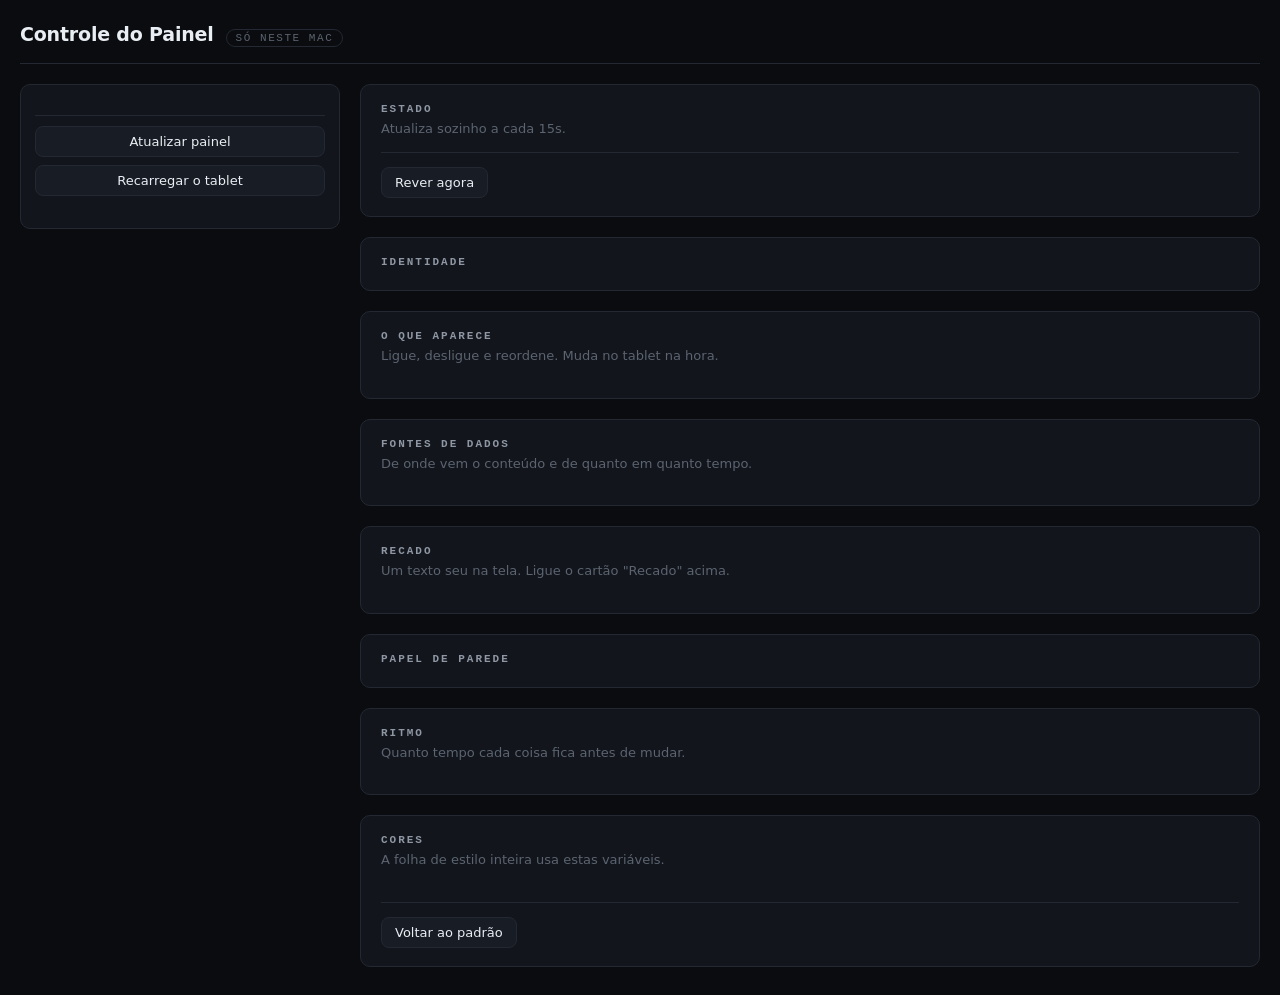
==== web/controle.html @ 0dcfb28a "Agenda com cabeçalho, e papel de parede com envio e limpeza A agenda era o único cartão sem título. " ====
<!doctype html>
<html lang="pt-BR"><head><meta charset="utf-8">
<meta name="viewport" content="width=device-width,initial-scale=1">
<title>Controle do Painel</title>
<style>
/* Esta página roda no Mac, em navegador moderno: aqui pode usar CSS à vontade.
   A camisa de força do Chrome 64 vale só para o index.html, que é o que abre
   no tablet. */
:root{
  --bg:#0a0c0f; --painel:#12151b; --alto:#181c24; --linha:#232833;
  --txt:#e9eef4; --mudo:#8e97a3; --fraco:#5b6470;
  --ciano:#22d3ee; --verde:#22c55e; --laranja:#f59e0b; --vermelho:#ef4444;
  --mono:ui-monospace,"SF Mono",Menlo,monospace;
  --r:10px;
}
*{box-sizing:border-box;margin:0}
body{background:var(--bg);color:var(--txt);
     font:15px/1.5 system-ui,-apple-system,sans-serif;
     display:grid;grid-template-columns:320px minmax(0,1fr);
     gap:20px;padding:20px;min-height:100vh;align-items:start}

/* ----------------------------------------------------------- cabeçalho */
.topo{grid-column:1/-1;display:flex;align-items:baseline;gap:12px;
      padding-bottom:14px;border-bottom:1px solid var(--linha)}
h1{font-size:19px;font-weight:650;letter-spacing:-.01em}
.selo{font:11px var(--mono);letter-spacing:.14em;color:var(--fraco);
      border:1px solid var(--linha);border-radius:99px;padding:2px 9px}
#salvo{margin-left:auto;font:12px var(--mono);color:var(--verde);
       opacity:0;transition:opacity .2s}
#salvo.ver{opacity:1}

/* --------------------------------------------------------- coluna fixa */
aside{position:sticky;top:20px;background:var(--painel);
      border:1px solid var(--linha);border-radius:var(--r);padding:14px;
      display:flex;flex-direction:column;gap:14px}

/* ------------------------------------------------------------ navegação
   Sete seções empilhadas viravam uma página de rolagem longa, e mexer numa
   cor exigia passar por tudo. Uma de cada vez, escolhida aqui. */
nav{display:flex;flex-direction:column;gap:2px}
nav button{display:flex;align-items:center;gap:10px;width:100%;
           background:none;border:0;border-radius:8px;cursor:pointer;
           padding:9px 10px;color:var(--mudo);font:14px/1 system-ui,sans-serif;
           text-align:left;transition:background .12s,color .12s}
nav button:hover{background:var(--alto);color:var(--txt)}
nav button.ativo{background:var(--alto);color:var(--txt);font-weight:600;
                 box-shadow:inset 2px 0 0 var(--ciano)}
nav button .ico{width:18px;text-align:center;font-size:14px;opacity:.85}
nav button .aviso{margin-left:auto;width:7px;height:7px;border-radius:50%;
                  background:var(--laranja);display:none}
nav button.tem-aviso .aviso{display:block}

.divisor{height:1px;background:var(--linha);margin:2px 0}
.rodape-lado{margin-top:auto;display:flex;flex-direction:column;gap:8px}

/* ------------------------------------------------------------- seções */
main{display:flex;flex-direction:column;gap:20px}
section[hidden]{display:none}
section{background:var(--painel);border:1px solid var(--linha);
        border-radius:var(--r);padding:18px 20px}
h2{font:600 11px var(--mono);letter-spacing:.18em;color:var(--mudo);
   margin-bottom:4px}
.sobre{font-size:13px;color:var(--fraco);margin-bottom:14px}

/* ---------------------------------------------------------- linha base */
.linha{display:flex;align-items:center;gap:14px;padding:10px 0;
       border-top:1px solid var(--linha)}
.linha:first-of-type{border-top:0}
.rot{flex:1;min-width:0}
.rot b{font-weight:500}
.rot span{display:block;font-size:12.5px;color:var(--fraco);margin-top:1px}

input[type=number]{width:78px;text-align:right}
input[type=number],input[type=text]{
  background:#0a0c11;border:1px solid var(--linha);color:var(--txt);
  border-radius:8px;padding:7px 10px;font:13px var(--mono)}
input[type=text]{width:100%}
input:focus{outline:none;border-color:var(--ciano)}
.unidade{font:12px var(--mono);color:var(--fraco);width:24px}

/* ---------------------------------------------------------- interruptor */
.chave{position:relative;width:40px;height:23px;flex:none;cursor:pointer}
.chave input{position:absolute;opacity:0;width:0;height:0}
.chave i{position:absolute;inset:0;background:#2a3140;border-radius:99px;
         transition:background .16s}
.chave i::after{content:"";position:absolute;top:3px;left:3px;width:17px;
  height:17px;background:#8e97a3;border-radius:50%;
  transition:transform .16s,background .16s}
.chave input:checked + i{background:rgba(34,211,238,.22)}
.chave input:checked + i::after{transform:translateX(17px);background:var(--ciano)}

/* ------------------------------------------------------- cartões+ordem */
.mover{display:flex;gap:4px;flex:none}
.mover button{width:26px;height:26px;padding:0;font:13px var(--mono);
              display:grid;place-items:center}
.linha.off .rot{opacity:.4}

/* ------------------------------------------------------------- campos */
.campo{padding:12px 0;border-top:1px solid var(--linha)}
.campo:first-of-type{border-top:0}
.campo label{display:block;margin-bottom:6px}
.campo label b{font-weight:500}
.campo label span{display:block;font-size:12.5px;color:var(--fraco)}
.aviso{margin-top:7px;font:12px var(--mono);display:flex;align-items:center;gap:7px}
.aviso.ok{color:var(--verde)} .aviso.ruim{color:var(--vermelho)}
.aviso.indo{color:var(--fraco)}

/* -------------------------------------------------------------- cores */
.grupo-cor{margin-bottom:16px}
.grupo-cor:last-child{margin-bottom:0}
.grupo-cor h3{font:600 10px var(--mono);letter-spacing:.16em;
              color:var(--fraco);margin-bottom:9px}
.cores{display:grid;grid-template-columns:repeat(auto-fill,minmax(132px,1fr));
       gap:9px}
.cor{display:flex;align-items:center;gap:9px;background:var(--alto);
     border:1px solid var(--linha);border-radius:8px;padding:6px 9px}
.cor input{width:26px;height:26px;padding:0;border:1px solid var(--linha);
           border-radius:6px;background:none;cursor:pointer;flex:none}
.cor span{font:11.5px var(--mono);color:var(--mudo);overflow:hidden;
          text-overflow:ellipsis;white-space:nowrap}

/* --------------------------------------------------------------- temas */
.temas{display:flex;flex-wrap:wrap;gap:8px;margin-bottom:18px}
.tema{display:flex;align-items:center;gap:8px;background:var(--alto);
      border:1px solid var(--linha);border-radius:99px;padding:5px 12px 5px 6px;
      cursor:pointer;font:13px system-ui;color:var(--txt)}
.tema:hover{border-color:var(--ciano)}
.tema.ativo{border-color:var(--ciano);box-shadow:inset 0 0 0 1px var(--ciano)}
.mini-fundo{display:inline-block;width:34px;height:20px;border-radius:3px;background-size:cover;background-position:center;border:1px solid rgba(255,255,255,.14)}
.aviso-envio{font:12px var(--mono);color:var(--mudo);align-self:center}
.dica-vazia{font-size:12px;color:var(--fraco);line-height:1.5;max-width:44ch}
.amostra-recado{display:inline-flex;align-items:center;justify-content:center;width:28px;height:20px;border-radius:4px;font-size:11px;font-weight:700;border:1px solid rgba(0,0,0,.18)}
.amostra{display:flex;border-radius:99px;overflow:hidden;flex:none}
.amostra i{width:9px;height:18px}

/* ------------------------------------------------------ passos da ação */
#passos{margin-top:10px;font:12px var(--mono);color:var(--mudo)}
#passos div{padding:2px 0;display:flex;gap:6px}
#passos div::before{content:"·";color:var(--fraco)}
#passos.ok div:last-child{color:var(--verde)}
#passos.ruim div:last-child{color:var(--vermelho)}

/* --------------------------------------------------------- diagnóstico */
.diag{display:flex;align-items:baseline;gap:9px;padding:7px 0;
      border-top:1px solid var(--linha)}
.diag:first-of-type{border-top:0}
.bola{width:8px;height:8px;border-radius:50%;flex:none;position:relative;top:4px}
.bola.ok{background:var(--verde)} .bola.aviso{background:var(--laranja)}
.bola.ruim{background:var(--vermelho)}
.diag .nome{flex:none;width:108px;font-size:13.5px}
.diag .txt{flex:1;min-width:0;font-size:12.5px;color:var(--mudo);
           overflow:hidden;text-overflow:ellipsis;white-space:nowrap}
.diag .quando{font:11px var(--mono);color:var(--fraco);flex:none}

button{background:var(--alto);border:1px solid var(--linha);color:var(--txt);
       border-radius:8px;padding:7px 13px;font:13px system-ui;cursor:pointer;
       transition:border-color .15s,color .15s}
button:hover:not(:disabled){border-color:var(--ciano);color:var(--ciano)}
button:disabled{opacity:.3;cursor:default}
.acoes{display:flex;gap:8px;flex-wrap:wrap;margin-top:14px;
       padding-top:14px;border-top:1px solid var(--linha)}
</style></head><body>

<div class="topo">
  <h1>Controle do Painel</h1>
  <span class="selo">SÓ NESTE MAC</span>
  <span id="salvo">salvo</span>
</div>

<aside>
  <nav id="nav"></nav>

  <!-- Fora da navegação de propósito: são ações, não lugares. E as duas de
       cima servem em qualquer seção — quem está mexendo em cor também quer
       mandar para o tablet sem voltar ao "Estado". -->
  <div class="rodape-lado">
    <div class="divisor"></div>
    <button onclick="atualizarPainel()">Atualizar painel</button>
    <button id="btRecarregar" onclick="recarregar()">Recarregar o tablet</button>
    <div id="passos"></div>
  </div>
</aside>

<main>
  <section data-sec="estado">
    <h2>ESTADO</h2>
    <p class="sobre">Atualiza sozinho a cada 15s.</p>
    <div id="diag"></div>
    <div class="acoes"><button onclick="verDiag()">Rever agora</button></div>
  </section>

  <section data-sec="identidade">
    <h2>IDENTIDADE</h2>
    <div id="marca"></div>
  </section>

  <section data-sec="cartoes">
    <h2>O QUE APARECE</h2>
    <p class="sobre">Ligue, desligue e reordene. Muda no tablet na hora.</p>
    <div id="cartoes"></div>
  </section>

  <section data-sec="fontes">
    <h2>FONTES DE DADOS</h2>
    <p class="sobre">De onde vem o conteúdo e de quanto em quanto tempo.</p>
    <div id="fontes"></div>
  </section>

  <section data-sec="recado">
    <h2>RECADO</h2>
    <p class="sobre">Um texto seu na tela. Ligue o cartão "Recado" acima.</p>
    <div id="recado"></div>
  </section>

  <section data-sec="fundo">
    <h2>PAPEL DE PAREDE</h2>
    <div id="fundos"></div>
  </section>

  <section data-sec="ritmo">
    <h2>RITMO</h2>
    <p class="sobre">Quanto tempo cada coisa fica antes de mudar.</p>
    <div id="tempos"></div>
  </section>

  <section data-sec="cores">
    <h2>CORES</h2>
    <p class="sobre">A folha de estilo inteira usa estas variáveis.</p>
    <div id="temas" class="temas"></div>
    <div id="cores"></div>
    <div class="acoes"><button onclick="resetCores()">Voltar ao padrão</button></div>
  </section>
</main>

<script src="controle.js"></script>
</body></html>
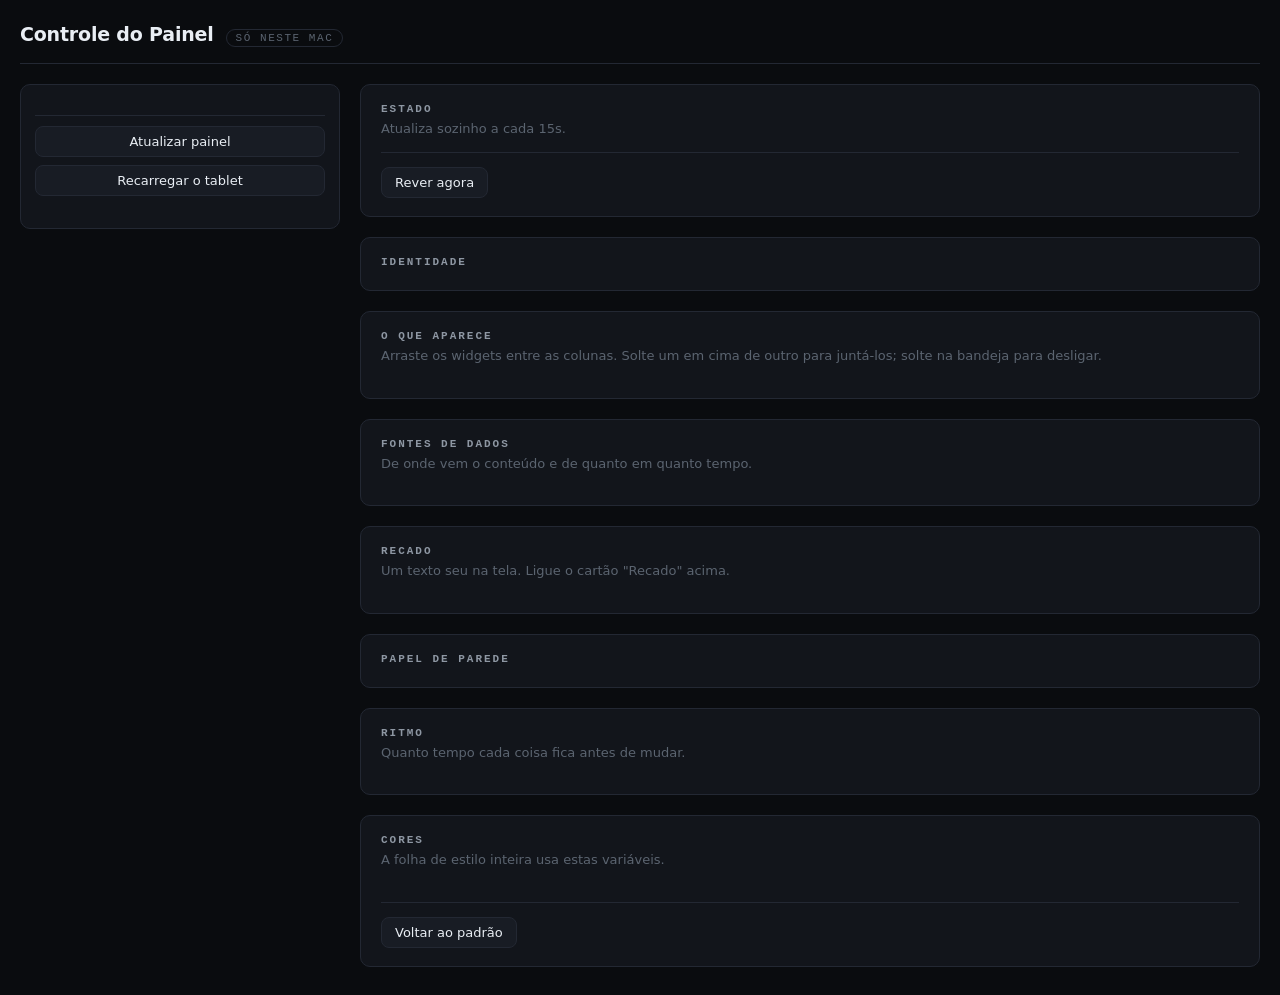
==== commit 950bd998: "Arrastar e soltar: os widgets vão para onde você quiser A interface que faltava para o motor de layo" ====
--- a/web/controle.html
+++ b/web/controle.html
@@ -127,6 +127,43 @@
 .tema:hover{border-color:var(--ciano)}
 .tema.ativo{border-color:var(--ciano);box-shadow:inset 0 0 0 1px var(--ciano)}
 .mini-fundo{display:inline-block;width:34px;height:20px;border-radius:3px;background-size:cover;background-position:center;border:1px solid rgba(255,255,255,.14)}
+/* ------------------------------------------------------ editor de arranjo */
+.colunas-editor{display:grid;grid-template-columns:1fr 1fr;gap:14px;margin-bottom:14px}
+.col-editor{background:#0a0c11;border:1px solid var(--linha);border-radius:10px;
+            padding:10px;min-height:120px}
+.titulo-col{font:600 10px var(--mono);letter-spacing:.18em;text-transform:uppercase;
+            color:var(--fraco);margin-bottom:8px}
+
+/* A fenda é o alvo entre um bloco e outro. Fina quando parada e grossa quando
+   um widget passa por cima: sem isso não dá para saber ONDE vai cair. */
+.fenda{height:6px;border-radius:4px;margin:2px 0;transition:height .1s,background .1s}
+.fenda.sobre{height:26px;background:rgba(34,211,238,.22);
+             outline:1px dashed var(--ciano)}
+.fenda-fim{min-height:14px}
+
+.bloco{background:var(--alto);border:1px solid var(--linha);border-radius:9px;
+       padding:8px}
+.bloco.sobre{border-color:var(--ciano);background:rgba(34,211,238,.10)}
+.bloco .chips{display:flex;flex-direction:column;gap:6px}
+.bloco .chips.lado-a-lado{flex-direction:row}
+.bloco .chips.lado-a-lado .chip-w{flex:1;min-width:0}
+
+.chip-w{background:var(--painel);border:1px solid var(--linha);border-radius:7px;
+        padding:7px 10px;font-size:13px;cursor:grab;user-select:none;
+        white-space:nowrap;overflow:hidden;text-overflow:ellipsis}
+.chip-w:active{cursor:grabbing}
+.chip-w.levando{opacity:.4}
+
+.pe-bloco{display:flex;align-items:center;gap:8px;margin-top:8px;
+          padding-top:7px;border-top:1px solid var(--linha)}
+.pe-bloco span{font:11px var(--mono);color:var(--fraco);flex:1}
+.pe-bloco button{padding:4px 9px;font-size:11.5px}
+
+.bandeja{background:#0a0c11;border:1px dashed var(--linha);border-radius:10px;
+         padding:10px;margin-bottom:14px}
+.bandeja.sobre{border-color:var(--laranja);background:rgba(245,158,11,.08)}
+.bandeja .chips{display:flex;flex-wrap:wrap;gap:6px}
+
 .aviso-envio{font:12px var(--mono);color:var(--mudo);align-self:center}
 .dica-vazia{font-size:12px;color:var(--fraco);line-height:1.5;max-width:44ch}
 .amostra-recado{display:inline-flex;align-items:center;justify-content:center;width:28px;height:20px;border-radius:4px;font-size:11px;font-weight:700;border:1px solid rgba(0,0,0,.18)}
@@ -196,7 +233,7 @@
 
   <section data-sec="cartoes">
     <h2>O QUE APARECE</h2>
-    <p class="sobre">Ligue, desligue e reordene. Muda no tablet na hora.</p>
+    <p class="sobre">Arraste os widgets entre as colunas. Solte um em cima de outro para juntá-los; solte na bandeja para desligar.</p>
     <div id="cartoes"></div>
   </section>
 
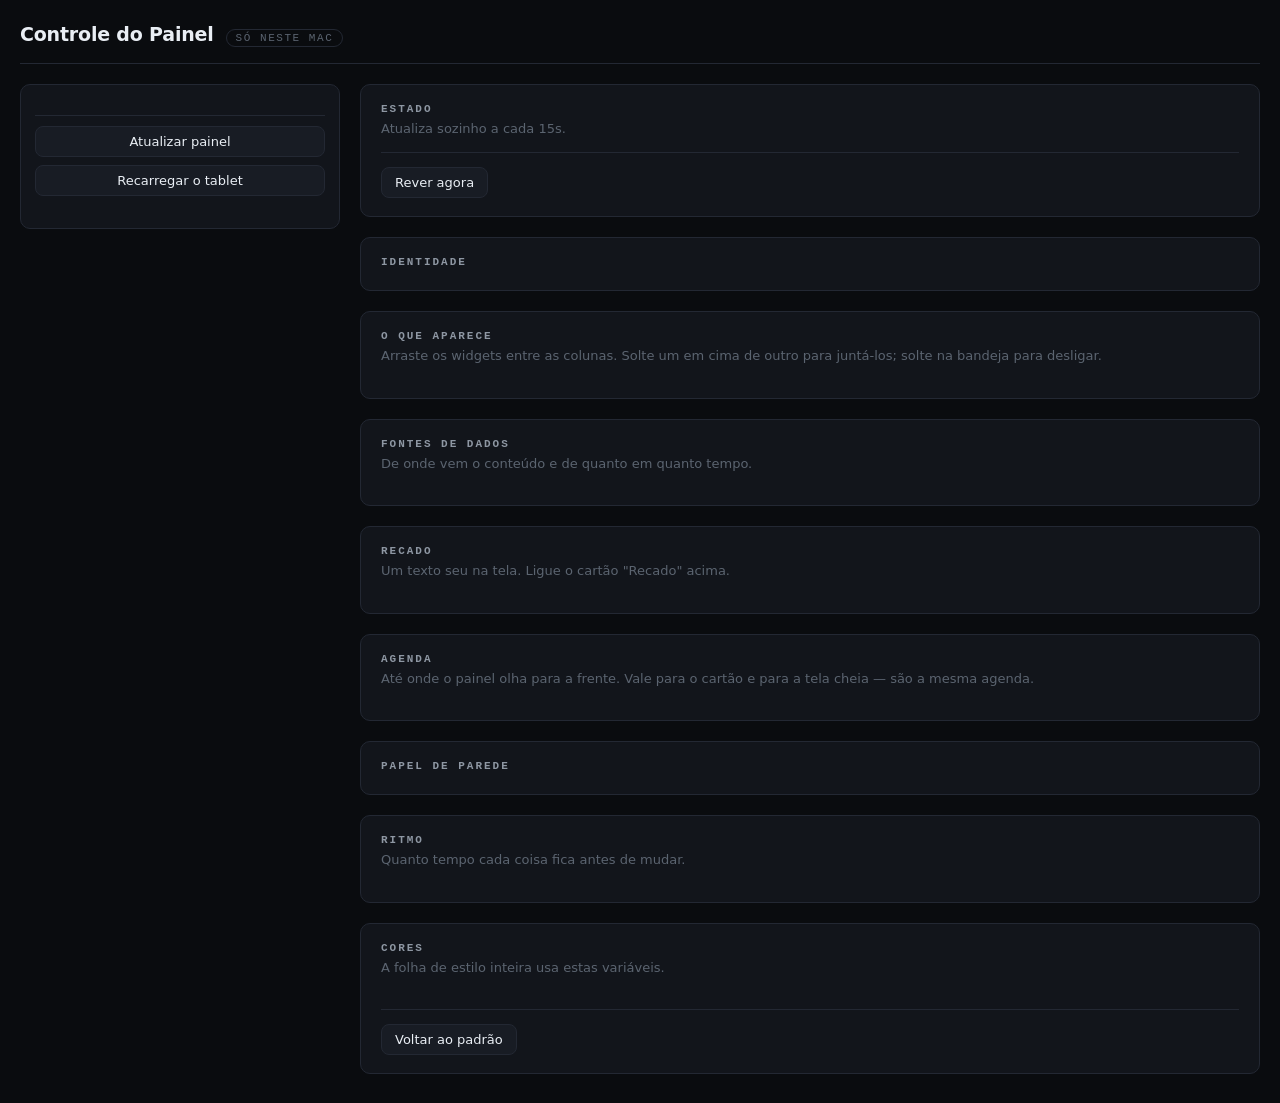
==== commit fbb584f3: "Janela da agenda ajustável, e os eventos viram cartões na tela cheia Três coisas que andam juntas.  " ====
--- a/web/controle.html
+++ b/web/controle.html
@@ -126,6 +126,19 @@
       cursor:pointer;font:13px system-ui;color:var(--txt)}
 .tema:hover{border-color:var(--ciano)}
 .tema.ativo{border-color:var(--ciano);box-shadow:inset 0 0 0 1px var(--ciano)}
+
+/* Pílula pintada com a cor do próprio tema: a faixa da esquerda é a cor cheia
+   e o fundo é ela bem diluída. Assim a lista se lê de relance, sem decodificar
+   cinco quadradinhos. */
+.tema-cor{position:relative;padding-left:16px;overflow:hidden;
+          background:color-mix(in srgb, var(--cor-tema) 14%, var(--alto));
+          border-color:color-mix(in srgb, var(--cor-tema) 30%, var(--linha))}
+.tema-cor::before{content:'';position:absolute;left:0;top:0;bottom:0;width:6px;
+                  background:var(--cor-tema)}
+.tema-cor:hover{border-color:var(--cor-tema)}
+.tema-cor.ativo{border-color:var(--cor-tema);
+                box-shadow:inset 0 0 0 1px var(--cor-tema);
+                background:color-mix(in srgb, var(--cor-tema) 26%, var(--alto))}
 .mini-fundo{display:inline-block;width:34px;height:20px;border-radius:3px;background-size:cover;background-position:center;border:1px solid rgba(255,255,255,.14)}
 /* ------------------------------------------------------ editor de arranjo */
 .colunas-editor{display:grid;grid-template-columns:1fr 1fr;gap:14px;margin-bottom:14px}
@@ -249,6 +262,12 @@
     <div id="recado"></div>
   </section>
 
+  <section data-sec="agenda">
+    <h2>AGENDA</h2>
+    <p class="sobre">Até onde o painel olha para a frente. Vale para o cartão e para a tela cheia — são a mesma agenda.</p>
+    <div id="agenda-opc"></div>
+  </section>
+
   <section data-sec="fundo">
     <h2>PAPEL DE PAREDE</h2>
     <div id="fundos"></div>
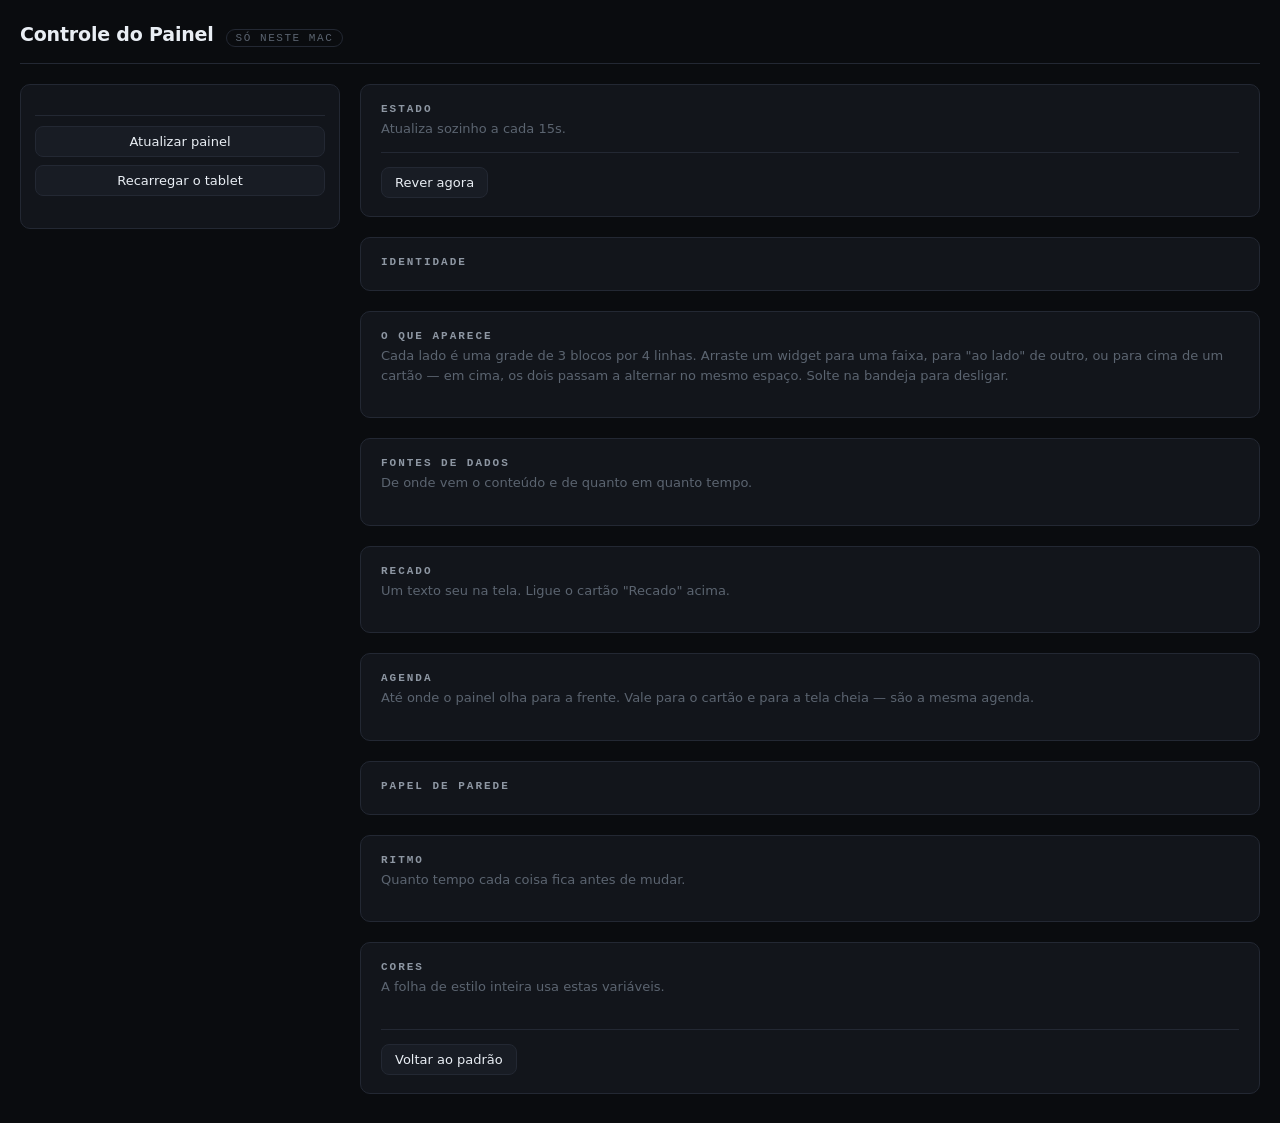
==== commit 45c5573c: "Editor visual: cada lado vira uma grade de 3 blocos por 4 linhas A tela são três partes: a barra pri" ====
--- a/web/controle.html
+++ b/web/controle.html
@@ -141,36 +141,78 @@
                 background:color-mix(in srgb, var(--cor-tema) 26%, var(--alto))}
 .mini-fundo{display:inline-block;width:34px;height:20px;border-radius:3px;background-size:cover;background-position:center;border:1px solid rgba(255,255,255,.14)}
 /* ------------------------------------------------------ editor de arranjo */
+/* O editor é uma MAQUETE, não uma lista: cada faixa tem a proporção que vai
+   ter na tela, e cada célula ocupa a fração da linha que vai ocupar lá. É a
+   diferença entre escolher "2+1" lendo o rótulo e escolher olhando o formato. */
 .colunas-editor{display:grid;grid-template-columns:1fr 1fr;gap:14px;margin-bottom:14px}
 .col-editor{background:#0a0c11;border:1px solid var(--linha);border-radius:10px;
             padding:10px;min-height:120px}
 .titulo-col{font:600 10px var(--mono);letter-spacing:.18em;text-transform:uppercase;
             color:var(--fraco);margin-bottom:8px}
-
-/* A fenda é o alvo entre um bloco e outro. Fina quando parada e grossa quando
-   um widget passa por cima: sem isso não dá para saber ONDE vai cair. */
+.topo-lado{display:flex;align-items:baseline;justify-content:space-between;gap:8px}
+.topo-lado .titulo-col{margin-bottom:8px}
+/* Quantas das quatro linhas já foram. É o número que decide se ainda dá para
+   arrastar mais alguma coisa para este lado. */
+.linhas-livres{font:11px var(--mono);color:var(--mudo)}
+
+/* A fenda é o alvo entre uma faixa e outra. Fina quando parada e grossa
+   quando um widget passa por cima: sem isso não dá para saber ONDE vai cair. */
 .fenda{height:6px;border-radius:4px;margin:2px 0;transition:height .1s,background .1s}
 .fenda.sobre{height:26px;background:rgba(34,211,238,.22);
              outline:1px dashed var(--ciano)}
 .fenda-fim{min-height:14px}
-
-.bloco{background:var(--alto);border:1px solid var(--linha);border-radius:9px;
+/* Sem linha livre, a fenda do fim não promete o que não pode cumprir. */
+.fenda-fim.sem-espaco{opacity:.25}
+.fenda-fim.sem-espaco.sobre{background:rgba(239,68,68,.18);outline-color:var(--vermelho)}
+
+.faixa{background:var(--alto);border:1px solid var(--linha);border-radius:9px;
        padding:8px}
-.bloco.sobre{border-color:var(--ciano);background:rgba(34,211,238,.10)}
-.bloco .chips{display:flex;flex-direction:column;gap:6px}
-.bloco .chips.lado-a-lado{flex-direction:row}
-.bloco .chips.lado-a-lado .chip-w{flex:1;min-width:0}
-
-.chip-w{background:var(--painel);border:1px solid var(--linha);border-radius:7px;
+.faixa-corpo{display:flex;gap:6px;align-items:stretch}
+
+.celula{background:var(--painel);border:1px solid var(--linha);border-radius:8px;
+        padding:7px;min-width:0;display:flex;flex-direction:column;gap:6px}
+.celula.sobre{border-color:var(--ciano);background:rgba(34,211,238,.10)}
+.celula .chips{display:flex;flex-direction:column;gap:5px}
+
+/* A vaga ao lado só aparece quando cabe uma segunda célula na faixa — duas é
+   o teto, porque com três cada cartão fica com um bloco e nenhum cabe o
+   próprio conteúdo. */
+/* A vaga é um convite, não parte do arranjo — por isso é estreita e fixa. Se
+   ela tomasse a fração que o widget vai tomar, a maquete estaria mostrando um
+   layout que ainda não existe. */
+.vaga{flex:0 0 34px;border:1px dashed var(--linha);border-radius:8px;
+      display:flex;align-items:center;justify-content:center;
+      font:16px var(--mono);color:var(--mudo);min-height:44px}
+.vaga.sobre{border-color:var(--ciano);color:var(--ciano);
+            background:rgba(34,211,238,.10)}
+
+.chip-w{background:var(--alto);border:1px solid var(--linha);border-radius:7px;
         padding:7px 10px;font-size:13px;cursor:grab;user-select:none;
         white-space:nowrap;overflow:hidden;text-overflow:ellipsis}
 .chip-w:active{cursor:grabbing}
 .chip-w.levando{opacity:.4}
 
-.pe-bloco{display:flex;align-items:center;gap:8px;margin-top:8px;
+.pe-celula{display:flex;align-items:center;gap:6px;flex-wrap:wrap;
+           padding-top:6px;border-top:1px solid var(--linha)}
+.pe-celula .tam{font:600 10px var(--mono);letter-spacing:.06em;color:var(--ciano)}
+.pe-celula .nota-celula{font:11px var(--mono);color:var(--fraco)}
+.pe-celula button{padding:3px 8px;font-size:11px}
+
+.pe-faixa{display:flex;align-items:center;gap:6px;flex-wrap:wrap;margin-top:8px;
           padding-top:7px;border-top:1px solid var(--linha)}
-.pe-bloco span{font:11px var(--mono);color:var(--fraco);flex:1}
-.pe-bloco button{padding:4px 9px;font-size:11.5px}
+.pe-faixa .altura{font:11px var(--mono);color:var(--fraco);margin-right:2px}
+.pe-faixa button{padding:4px 9px;font-size:11.5px}
+.pe-faixa button:disabled{opacity:.35;cursor:default}
+/* A divisão em uso fica marcada: sem isso as três opções parecem três botões
+   iguais e não dá para saber qual está valendo. */
+.pe-faixa .divisao{font:11px var(--mono)}
+.pe-faixa .divisao.ativo{border-color:var(--ciano);color:var(--ciano)}
+
+/* Por que o editor recusou. Só aparece depois de um gesto que não deu, e some
+   no próximo — é uma resposta, não um estado. */
+.aviso-arranjo{background:rgba(245,158,11,.12);border:1px solid rgba(245,158,11,.4);
+               border-radius:7px;padding:6px 9px;margin-bottom:8px;
+               font:11.5px var(--mono);color:var(--laranja)}
 
 .bandeja{background:#0a0c11;border:1px dashed var(--linha);border-radius:10px;
          padding:10px;margin-bottom:14px}
@@ -246,7 +288,7 @@
 
   <section data-sec="cartoes">
     <h2>O QUE APARECE</h2>
-    <p class="sobre">Arraste os widgets entre as colunas. Solte um em cima de outro para juntá-los; solte na bandeja para desligar.</p>
+    <p class="sobre">Cada lado é uma grade de 3 blocos por 4 linhas. Arraste um widget para uma faixa, para "ao lado" de outro, ou para cima de um cartão — em cima, os dois passam a alternar no mesmo espaço. Solte na bandeja para desligar.</p>
     <div id="cartoes"></div>
   </section>
 
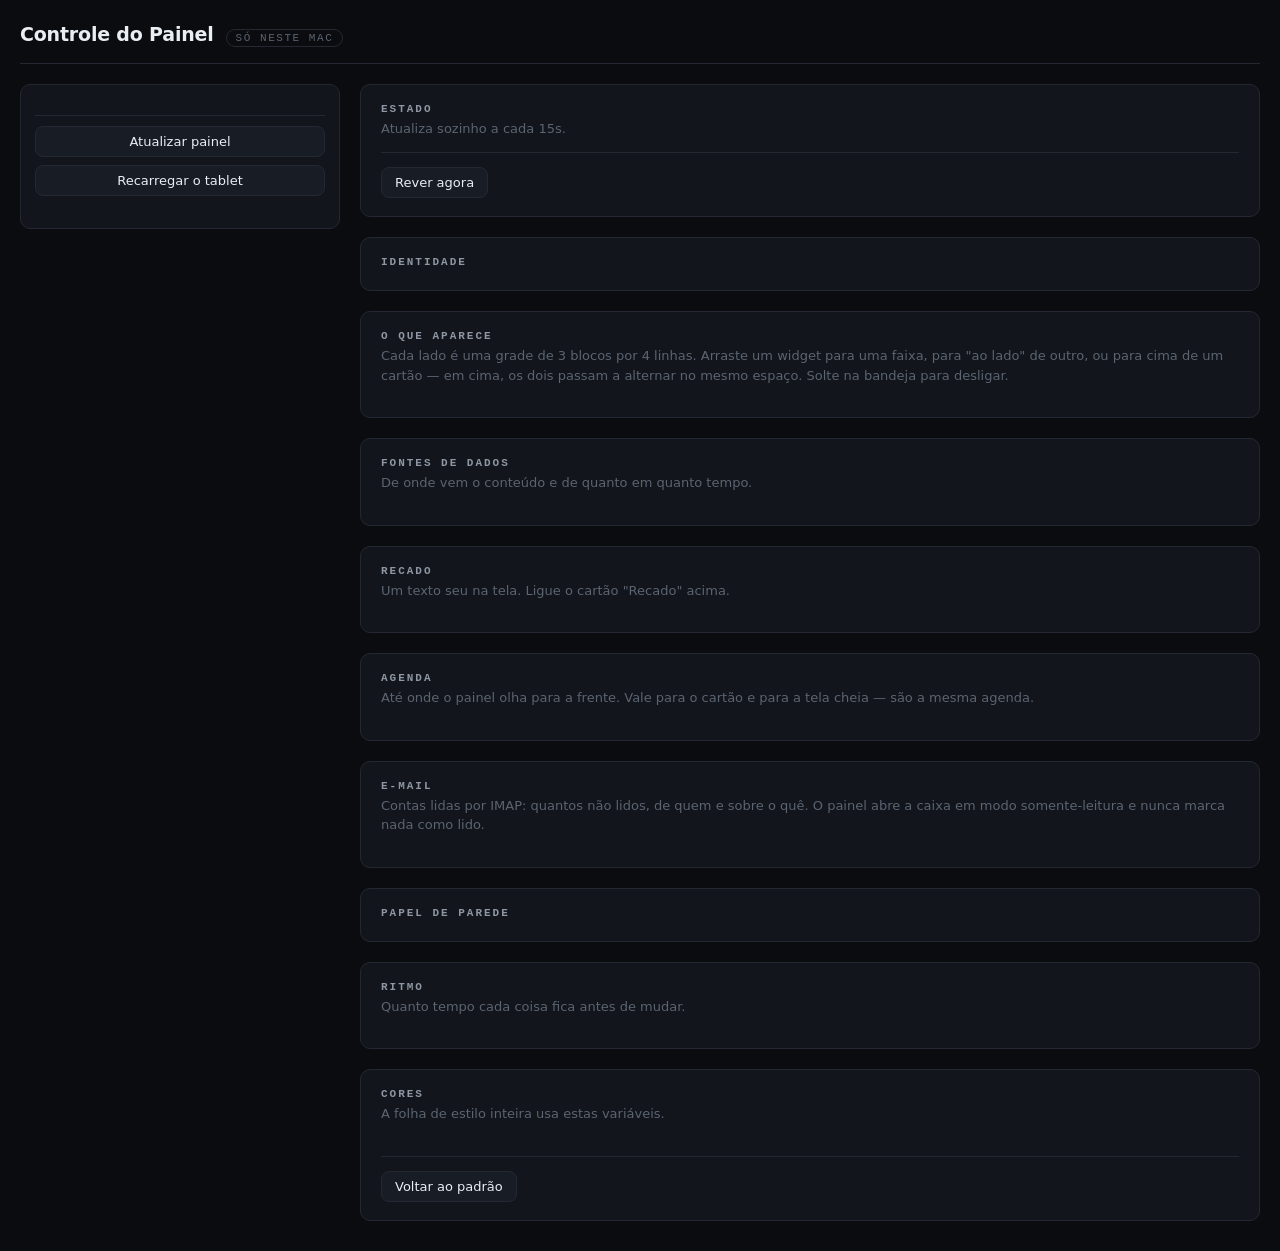
==== commit 46c1ec62: "Agenda por iCal e e-mail por conta: o que você preenche manda A regra que o clima já seguia — campo " ====
--- a/web/controle.html
+++ b/web/controle.html
@@ -219,6 +219,14 @@
 .bandeja.sobre{border-color:var(--laranja);background:rgba(245,158,11,.08)}
 .bandeja .chips{display:flex;flex-wrap:wrap;gap:6px}
 
+/* Interruptor de liga/desliga. Mostra o ESTADO em palavra, não só em cor:
+   um botão colorido sozinho deixa dúvida sobre se aquilo é o estado atual ou
+   o que vai acontecer se você clicar. */
+.interruptor{background:var(--alto);border:1px solid var(--linha);border-radius:99px;
+             padding:6px 16px;cursor:pointer;font:13px system-ui;color:var(--mudo)}
+.interruptor.ativo{border-color:var(--ciano);color:var(--ciano);
+                   box-shadow:inset 0 0 0 1px var(--ciano)}
+
 .aviso-envio{font:12px var(--mono);color:var(--mudo);align-self:center}
 .dica-vazia{font-size:12px;color:var(--fraco);line-height:1.5;max-width:44ch}
 .amostra-recado{display:inline-flex;align-items:center;justify-content:center;width:28px;height:20px;border-radius:4px;font-size:11px;font-weight:700;border:1px solid rgba(0,0,0,.18)}
@@ -310,6 +318,12 @@
     <div id="agenda-opc"></div>
   </section>
 
+  <section data-sec="correio">
+    <h2>E-MAIL</h2>
+    <p class="sobre">Contas lidas por IMAP: quantos não lidos, de quem e sobre o quê. O painel abre a caixa em modo somente-leitura e nunca marca nada como lido.</p>
+    <div id="correio"></div>
+  </section>
+
   <section data-sec="fundo">
     <h2>PAPEL DE PAREDE</h2>
     <div id="fundos"></div>
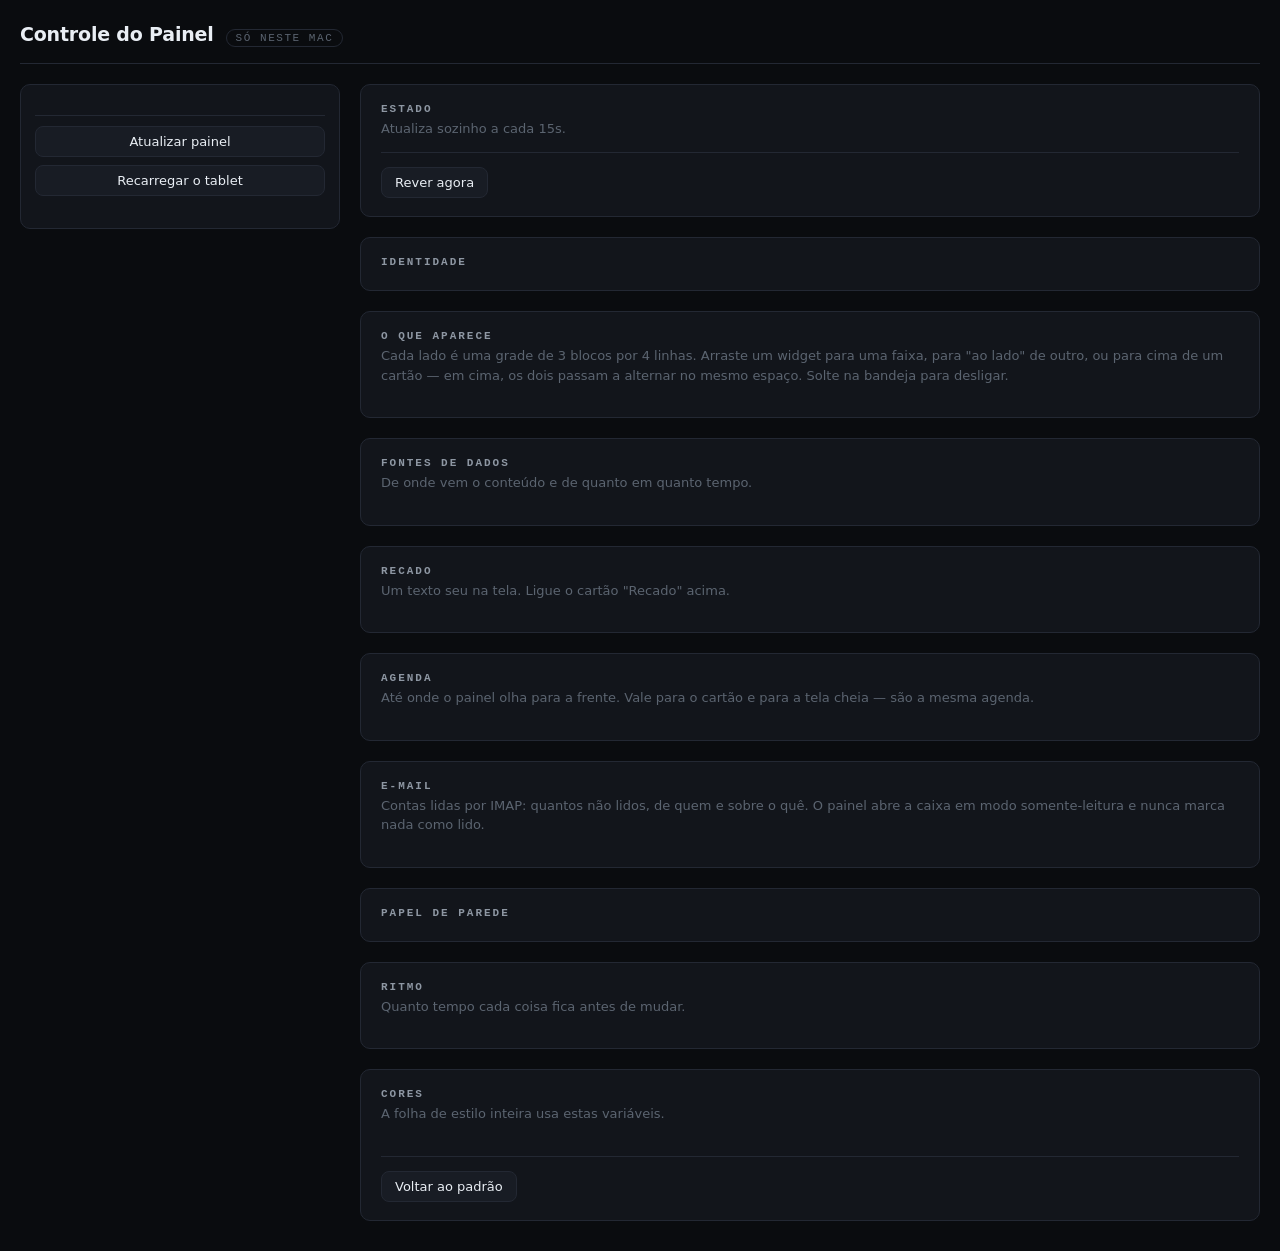
==== commit 1048d128: "Telas: o dedo desliza entre arranjos completos O painel deixou de ser uma tela só. Cada TELA é um ar" ====
--- a/web/controle.html
+++ b/web/controle.html
@@ -214,6 +214,11 @@
                border-radius:7px;padding:6px 9px;margin-bottom:8px;
                font:11.5px var(--mono);color:var(--laranja)}
 
+/* As abas de tela ficam acima do editor e separadas por uma linha: elas
+   mudam O QUE você está editando, e confundi-las com os controles do arranjo
+   faria você mexer na tela errada sem perceber. */
+.abas-tela{padding-bottom:12px;border-bottom:1px solid var(--linha);margin-bottom:4px}
+
 .bandeja{background:#0a0c11;border:1px dashed var(--linha);border-radius:10px;
          padding:10px;margin-bottom:14px}
 .bandeja.sobre{border-color:var(--laranja);background:rgba(245,158,11,.08)}
